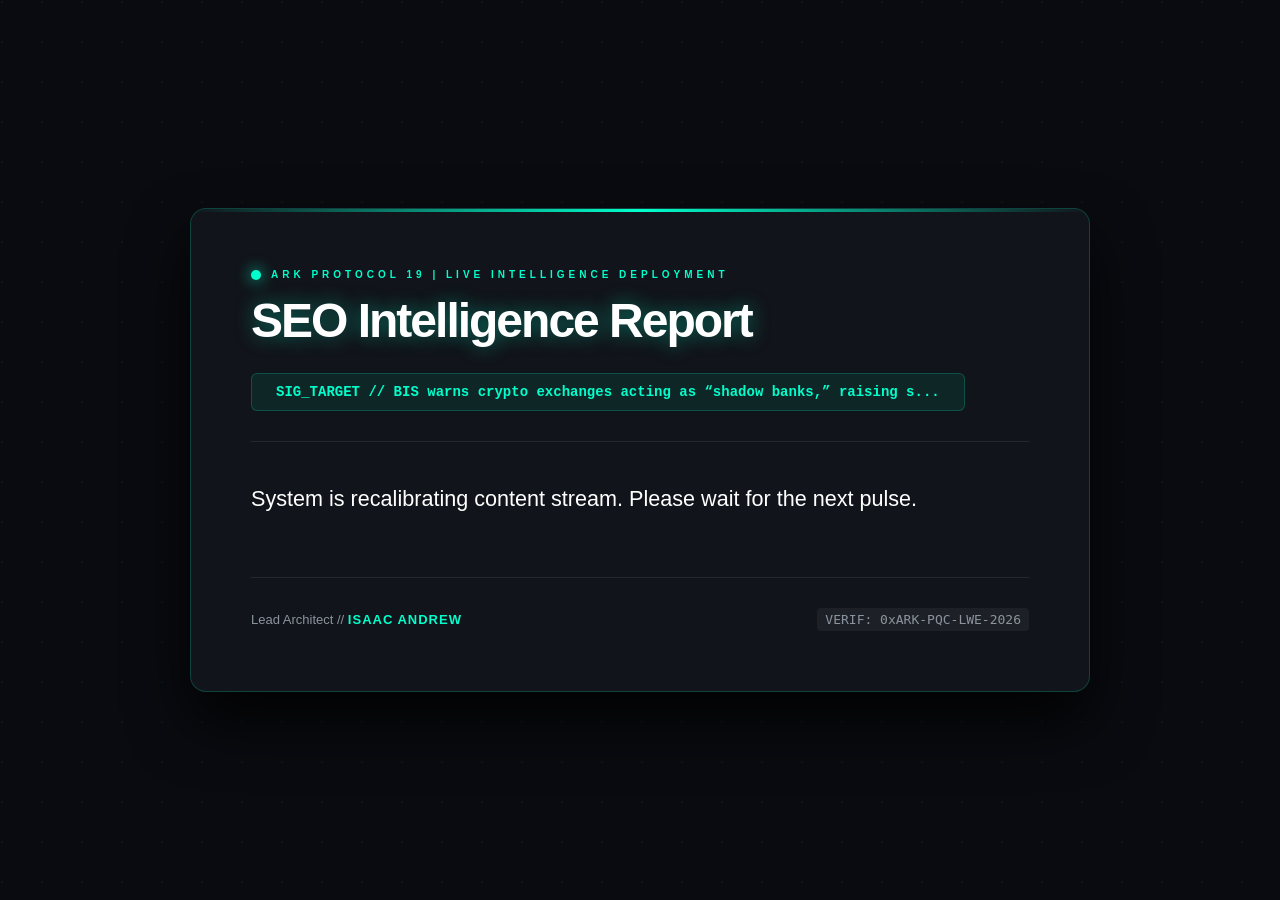
==== index.html @ 4100af73 "deploy: 2fc041d7b90ebfe8bfc1fbc5ae2b18e955cf3ee9" ====
<!DOCTYPE html>
<html lang="en">
<head>
    <meta charset="UTF-8">
    <meta name="viewport" content="width=device-width, initial-scale=1.0">
    <title>Ark Systems | SEO Pulse Engine</title>
    <style>
        :root {
            --primary: #00ffcc; 
            --bg: #0a0b10;
            --surface: #11141a;
            --text: #e6edf3;
            --dim: #8b949e;
            --accent: #0088ff;
            --border: rgba(0, 255, 204, 0.2);
        }

        * {
            box-sizing: border-box;
            -webkit-font-smoothing: antialiased;
        }

        body {
            font-family: 'Inter', 'Segoe UI', Roboto, Helvetica, Arial, sans-serif;
            background-color: var(--bg);
            background-image: 
                radial-gradient(circle at 2px 2px, rgba(0, 255, 204, 0.05) 1px, transparent 0);
            background-size: 40px 40px;
            color: var(--text);
            margin: 0;
            display: flex;
            justify-content: center;
            align-items: center;
            min-height: 100vh;
            padding: 20px;
        }

        .container {
            width: 100%;
            max-width: 900px;
            background: var(--surface);
            padding: 60px;
            border-radius: 16px;
            box-shadow: 0 30px 60px rgba(0,0,0,0.8);
            border: 1px solid var(--border);
            position: relative;
            overflow: hidden;
            backdrop-filter: blur(10px);
        }

        /* Top Scanning Line */
        .container::before {
            content: "";
            position: absolute;
            top: 0;
            left: 0;
            width: 100%;
            height: 3px;
            background: linear-gradient(90deg, transparent, var(--primary), transparent);
            animation: scan 4s cubic-bezier(0.4, 0, 0.2, 1) infinite;
        }

        @keyframes scan {
            0% { transform: translateX(-100%); }
            100% { transform: translateX(100%); }
        }

        header {
            border-bottom: 1px solid rgba(139, 148, 158, 0.15);
            padding-bottom: 30px;
            margin-bottom: 40px;
        }

        .system-status {
            font-size: 10px;
            text-transform: uppercase;
            color: var(--primary);
            letter-spacing: 4px;
            font-weight: 900;
            display: flex;
            align-items: center;
            gap: 10px;
            margin-bottom: 15px;
        }

        .pulse-dot {
            width: 10px;
            height: 10px;
            background: var(--primary);
            border-radius: 50%;
            box-shadow: 0 0 15px var(--primary);
            animation: pulse 2s infinite;
        }

        @keyframes pulse {
            0% { transform: scale(1); opacity: 1; }
            50% { transform: scale(1.4); opacity: 0.4; }
            100% { transform: scale(1); opacity: 1; }
        }

        h1 {
            font-size: 3rem;
            margin: 0;
            color: #fff;
            font-weight: 800;
            letter-spacing: -2px;
            line-height: 1.1;
        }

        .keyword-badge {
            display: inline-flex;
            align-items: center;
            background: rgba(0, 255, 204, 0.08);
            color: var(--primary);
            padding: 10px 24px;
            border-radius: 6px;
            font-size: 14px;
            font-family: 'Fira Code', 'Courier New', monospace;
            border: 1px solid var(--border);
            margin-top: 25px;
            font-weight: 600;
        }

        .content {
            line-height: 1.85;
            font-size: 1.2rem;
            color: #cbd5e0;
            animation: fadeIn 1s ease-out;
        }

        @keyframes fadeIn {
            from { opacity: 0; transform: translateY(10px); }
            to { opacity: 1; transform: translateY(0); }
        }

        /* تحسين شكل الفقرات القادمة من الكود */
        .content p {
            margin-bottom: 30px;
            text-align: left;
        }

        .content p:first-of-type {
            font-size: 1.35rem;
            color: #fff;
            font-weight: 500;
            line-height: 1.6;
        }

        footer {
            margin-top: 60px;
            padding-top: 30px;
            border-top: 1px solid rgba(139, 148, 158, 0.15);
            font-size: 13px;
            color: var(--dim);
            display: flex;
            justify-content: space-between;
            align-items: center;
        }

        .signature {
            color: var(--primary);
            font-weight: 700;
            text-transform: uppercase;
            letter-spacing: 1px;
        }

        .verify-code {
            font-family: monospace;
            background: rgba(255,255,255,0.05);
            padding: 4px 8px;
            border-radius: 4px;
        }

        .glow-effect {
            text-shadow: 0 0 20px rgba(0, 255, 204, 0.4);
        }

        /* Responsive */
        @media (max-width: 768px) {
            .container { padding: 30px; }
            h1 { font-size: 2.2rem; }
            .content { font-size: 1.1rem; }
            footer { flex-direction: column; gap: 15px; text-align: center; }
        }
    </style>
</head>
<body>
    <div class="container">
        <header>
            <div class="system-status">
                <span class="pulse-dot"></span>
                Ark Protocol 19 | Live Intelligence Deployment
            </div>
            <h1 class="glow-effect">SEO Intelligence Report</h1>
            <div class="keyword-badge">SIG_TARGET // BIS warns crypto exchanges acting as “shadow banks,” raising s...</div>
        </header>

        <main class="content">
            <p>System is recalibrating content stream. Please wait for the next pulse.</p>
        </main>

        <footer>
            <div>Lead Architect // <span class="signature">Isaac Andrew</span></div>
            <div class="verify-code">VERIF: 0xARK-PQC-LWE-2026</div>
        </footer>
    </div>
</body>
</html>
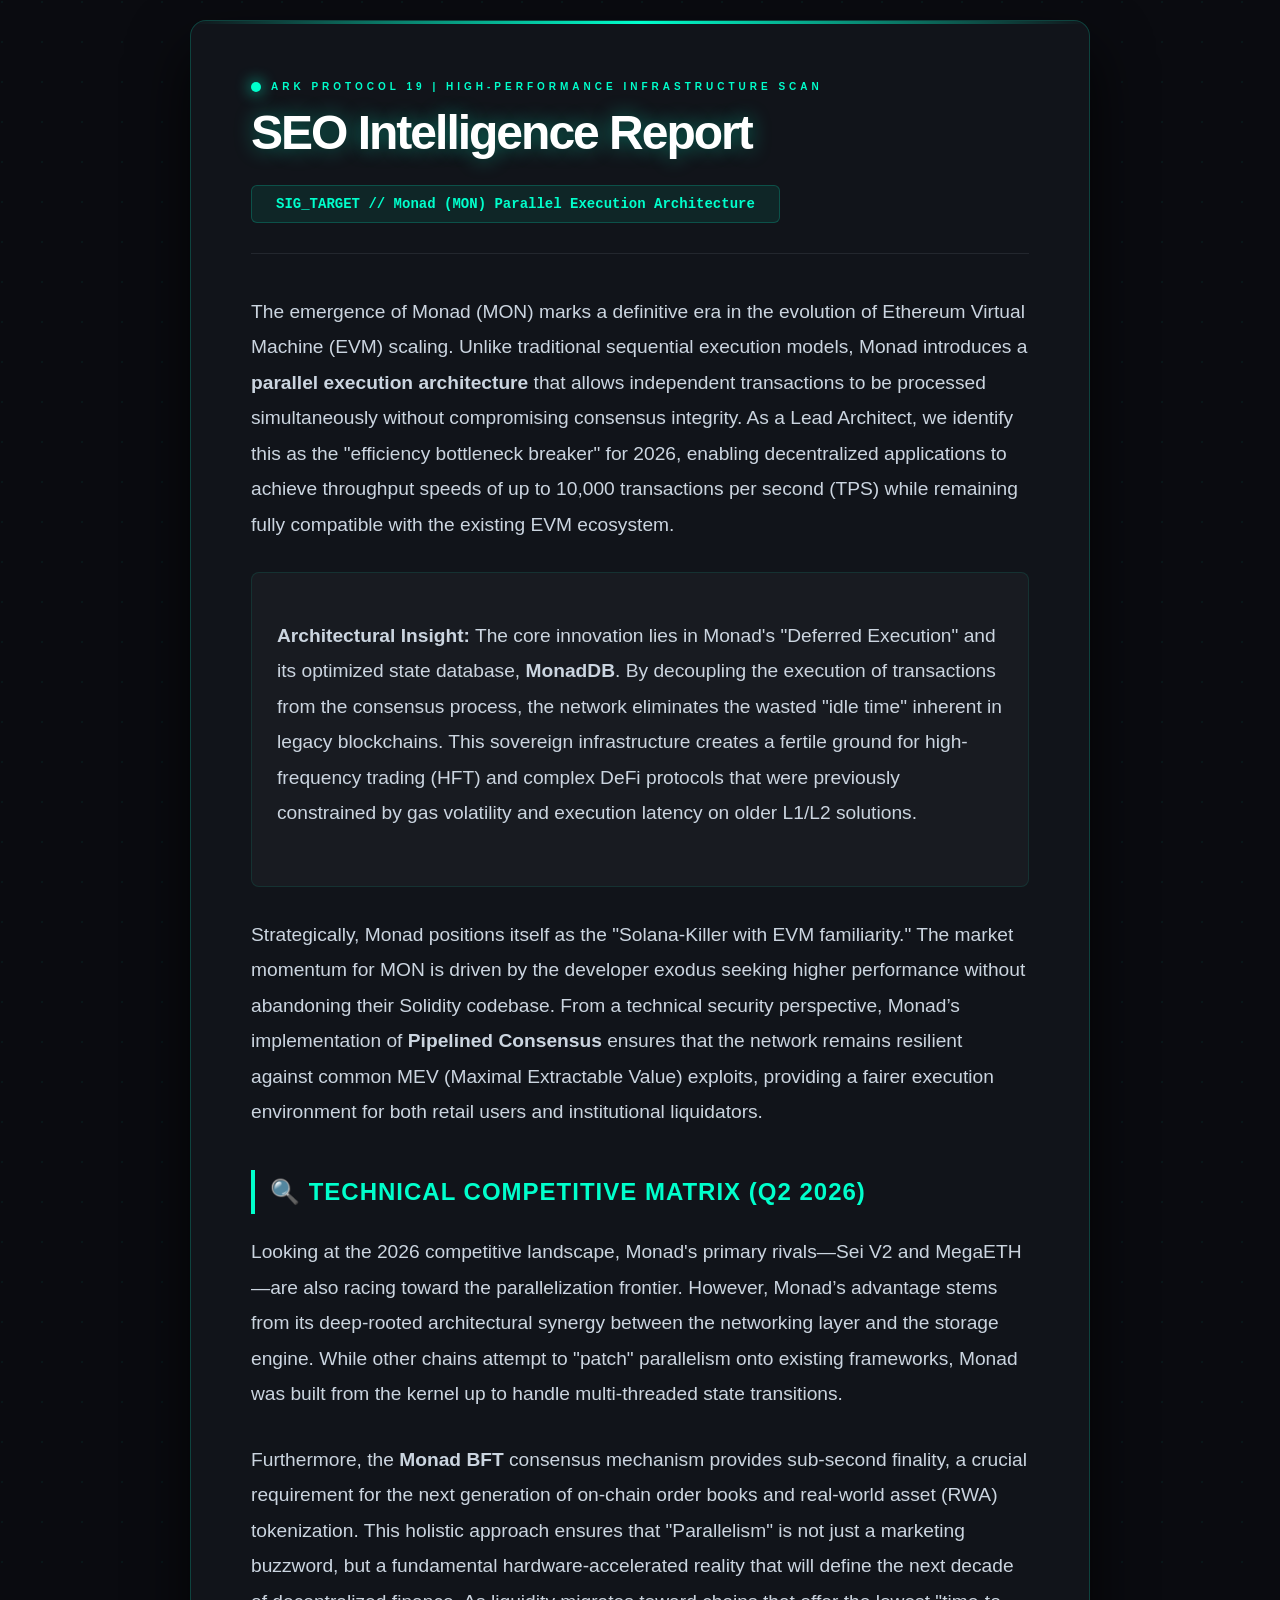
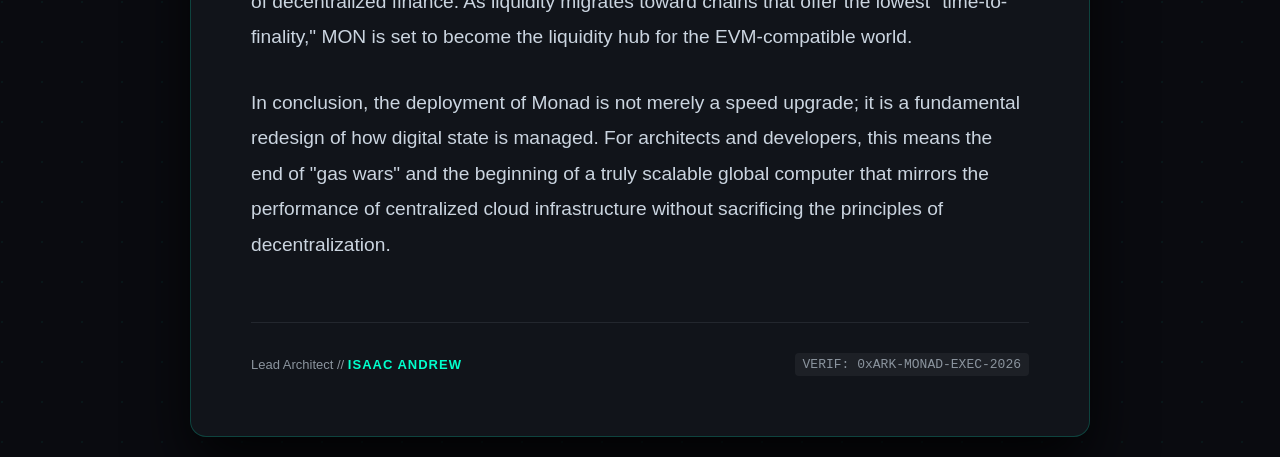
==== commit 5ae7a745: "Revise index.html for Monad insights and styling Updated content and styling for the SEO Intelligenc" ====
--- a/index.html
+++ b/index.html
@@ -48,7 +48,6 @@
             backdrop-filter: blur(10px);
         }
 
-        /* Top Scanning Line */
         .container::before {
             content: "";
             position: absolute;
@@ -126,6 +125,7 @@
             font-size: 1.2rem;
             color: #cbd5e0;
             animation: fadeIn 1s ease-out;
+            text-align: left;
         }
 
         @keyframes fadeIn {
@@ -133,17 +133,26 @@
             to { opacity: 1; transform: translateY(0); }
         }
 
-        /* تحسين شكل الفقرات القادمة من الكود */
         .content p {
             margin-bottom: 30px;
-            text-align: left;
-        }
-
-        .content p:first-of-type {
-            font-size: 1.35rem;
-            color: #fff;
-            font-weight: 500;
-            line-height: 1.6;
+        }
+
+        .content h2 {
+            color: var(--primary);
+            font-size: 1.5rem;
+            border-left: 4px solid var(--primary);
+            padding-left: 15px;
+            margin: 40px 0 20px 0;
+            text-transform: uppercase;
+            letter-spacing: 1px;
+        }
+
+        .tech-box {
+            background: rgba(255, 255, 255, 0.03);
+            border: 1px solid rgba(0, 255, 204, 0.1);
+            padding: 25px;
+            border-radius: 8px;
+            margin: 30px 0;
         }
 
         footer {
@@ -175,11 +184,9 @@
             text-shadow: 0 0 20px rgba(0, 255, 204, 0.4);
         }
 
-        /* Responsive */
         @media (max-width: 768px) {
             .container { padding: 30px; }
             h1 { font-size: 2.2rem; }
-            .content { font-size: 1.1rem; }
             footer { flex-direction: column; gap: 15px; text-align: center; }
         }
     </style>
@@ -189,19 +196,32 @@
         <header>
             <div class="system-status">
                 <span class="pulse-dot"></span>
-                Ark Protocol 19 | Live Intelligence Deployment
+                Ark Protocol 19 | High-Performance Infrastructure Scan
             </div>
             <h1 class="glow-effect">SEO Intelligence Report</h1>
-            <div class="keyword-badge">SIG_TARGET // BIS warns crypto exchanges acting as “shadow banks,” raising s...</div>
+            <div class="keyword-badge">SIG_TARGET // Monad (MON) Parallel Execution Architecture</div>
         </header>
 
         <main class="content">
-            <p>System is recalibrating content stream. Please wait for the next pulse.</p>
+            <p>The emergence of Monad (MON) marks a definitive era in the evolution of Ethereum Virtual Machine (EVM) scaling. Unlike traditional sequential execution models, Monad introduces a <strong>parallel execution architecture</strong> that allows independent transactions to be processed simultaneously without compromising consensus integrity. As a Lead Architect, we identify this as the "efficiency bottleneck breaker" for 2026, enabling decentralized applications to achieve throughput speeds of up to 10,000 transactions per second (TPS) while remaining fully compatible with the existing EVM ecosystem.</p>
+
+            <div class="tech-box">
+                <p><strong>Architectural Insight:</strong> The core innovation lies in Monad's "Deferred Execution" and its optimized state database, <strong>MonadDB</strong>. By decoupling the execution of transactions from the consensus process, the network eliminates the wasted "idle time" inherent in legacy blockchains. This sovereign infrastructure creates a fertile ground for high-frequency trading (HFT) and complex DeFi protocols that were previously constrained by gas volatility and execution latency on older L1/L2 solutions.</p>
+            </div>
+
+            <p>Strategically, Monad positions itself as the "Solana-Killer with EVM familiarity." The market momentum for MON is driven by the developer exodus seeking higher performance without abandoning their Solidity codebase. From a technical security perspective, Monad’s implementation of <strong>Pipelined Consensus</strong> ensures that the network remains resilient against common MEV (Maximal Extractable Value) exploits, providing a fairer execution environment for both retail users and institutional liquidators.</p>
+
+            <h2>🔍 Technical Competitive Matrix (Q2 2026)</h2>
+            <p>Looking at the 2026 competitive landscape, Monad's primary rivals—Sei V2 and MegaETH—are also racing toward the parallelization frontier. However, Monad’s advantage stems from its deep-rooted architectural synergy between the networking layer and the storage engine. While other chains attempt to "patch" parallelism onto existing frameworks, Monad was built from the kernel up to handle multi-threaded state transitions.</p>
+            
+            <p>Furthermore, the <strong>Monad BFT</strong> consensus mechanism provides sub-second finality, a crucial requirement for the next generation of on-chain order books and real-world asset (RWA) tokenization. This holistic approach ensures that "Parallelism" is not just a marketing buzzword, but a fundamental hardware-accelerated reality that will define the next decade of decentralized finance. As liquidity migrates toward chains that offer the lowest "time-to-finality," MON is set to become the liquidity hub for the EVM-compatible world.</p>
+
+            <p>In conclusion, the deployment of Monad is not merely a speed upgrade; it is a fundamental redesign of how digital state is managed. For architects and developers, this means the end of "gas wars" and the beginning of a truly scalable global computer that mirrors the performance of centralized cloud infrastructure without sacrificing the principles of decentralization.</p>
         </main>
 
         <footer>
             <div>Lead Architect // <span class="signature">Isaac Andrew</span></div>
-            <div class="verify-code">VERIF: 0xARK-PQC-LWE-2026</div>
+            <div class="verify-code">VERIF: 0xARK-MONAD-EXEC-2026</div>
         </footer>
     </div>
 </body>
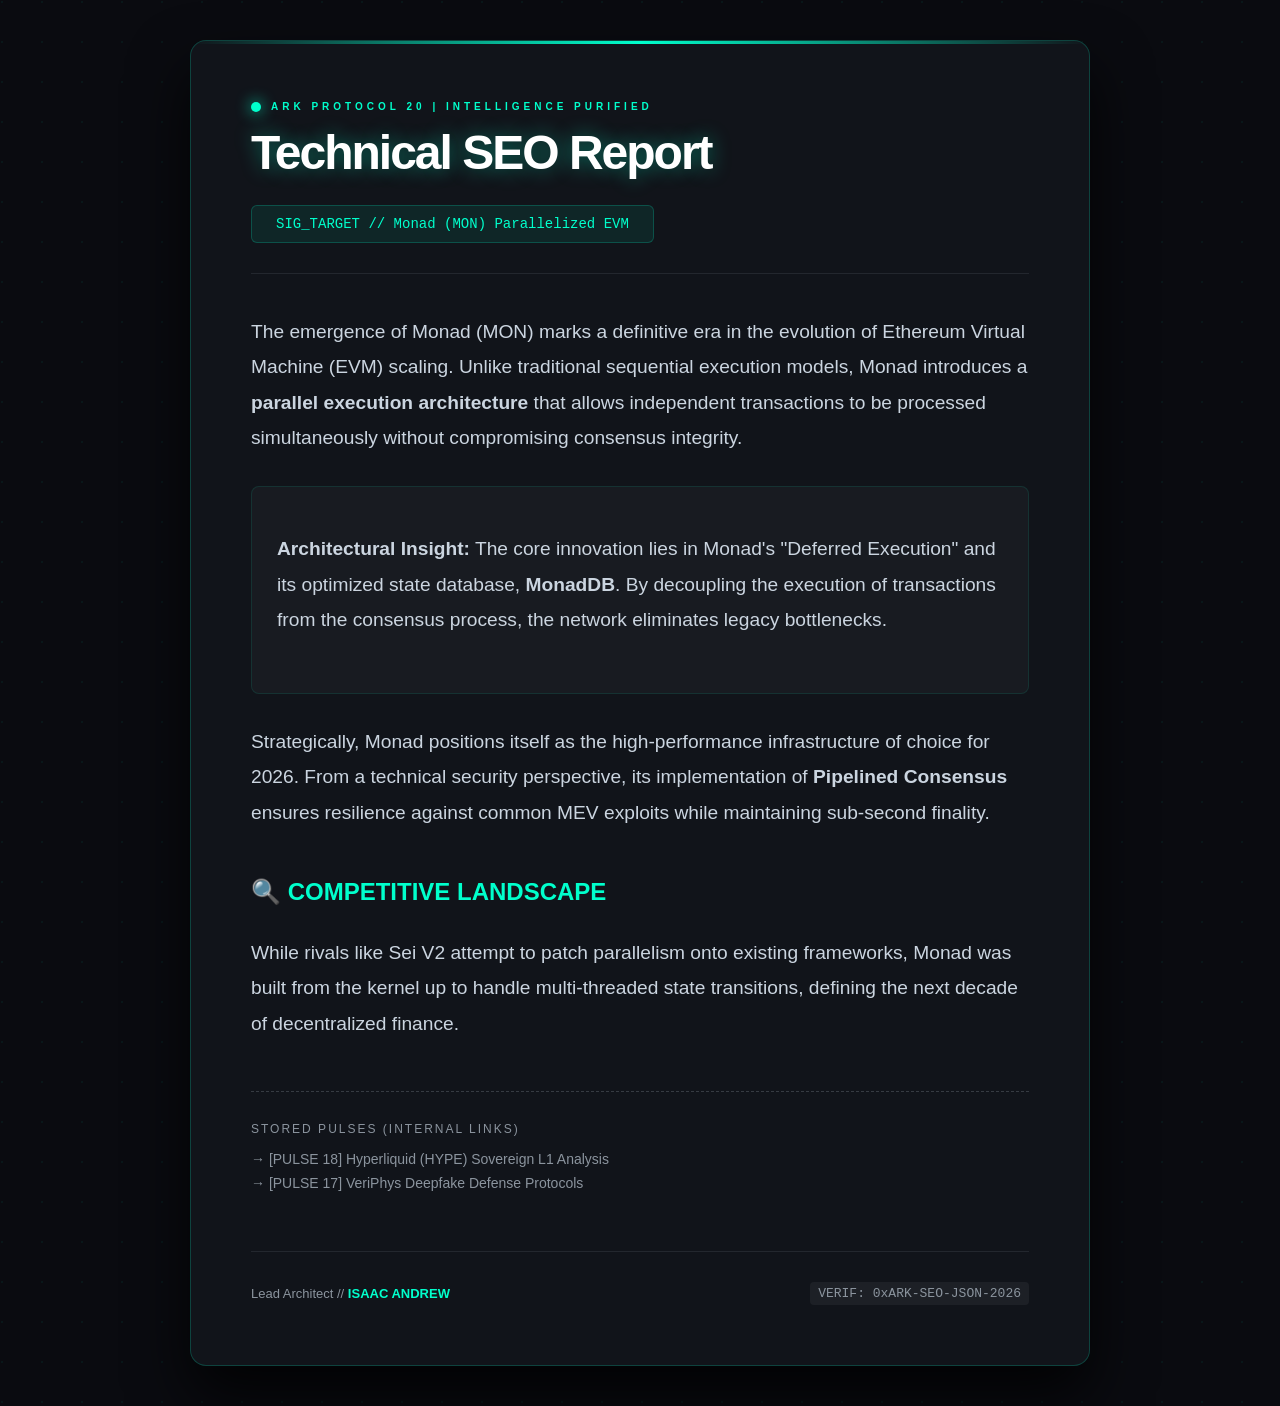
==== commit f4463c84: "Revise index.html for SEO and content updates Updated the title and meta tags for SEO optimization, " ====
--- a/index.html
+++ b/index.html
@@ -3,7 +3,30 @@
 <head>
     <meta charset="UTF-8">
     <meta name="viewport" content="width=device-width, initial-scale=1.0">
-    <title>Ark Systems | SEO Pulse Engine</title>
+    
+    <title>Ark Systems | Monad (MON) Technical SEO Pulse</title>
+    <meta name="description" content="Technical analysis of Monad (MON) parallel execution architecture and EVM scaling performance. Authored by Lead Architect Isaac Andrew.">
+    <meta name="keywords" content="Monad, MON, Parallel Execution, EVM Scaling, Crypto Infrastructure, Isaac Andrew, Ark Protocol">
+    
+    <script type="application/ld+json">
+    {
+      "@context": "https://schema.org",
+      "@type": "TechnicalArticle",
+      "headline": "Monad (MON) Parallel Execution Architecture Analysis",
+      "description": "A deep dive into Monad's high-throughput execution environment and its impact on the 2026 DeFi landscape.",
+      "author": {
+        "@type": "Person",
+        "name": "Isaac Andrew",
+        "jobTitle": "Lead Architect"
+      },
+      "publisher": {
+        "@type": "Organization",
+        "name": "Ark Systems"
+      },
+      "datePublished": "2026-04-27"
+    }
+    </script>
+
     <style>
         :root {
             --primary: #00ffcc; 
@@ -15,16 +38,12 @@
             --border: rgba(0, 255, 204, 0.2);
         }
 
-        * {
-            box-sizing: border-box;
-            -webkit-font-smoothing: antialiased;
-        }
+        * { box-sizing: border-box; -webkit-font-smoothing: antialiased; }
 
         body {
-            font-family: 'Inter', 'Segoe UI', Roboto, Helvetica, Arial, sans-serif;
+            font-family: 'Inter', sans-serif;
             background-color: var(--bg);
-            background-image: 
-                radial-gradient(circle at 2px 2px, rgba(0, 255, 204, 0.05) 1px, transparent 0);
+            background-image: radial-gradient(circle at 2px 2px, rgba(0, 255, 204, 0.05) 1px, transparent 0);
             background-size: 40px 40px;
             color: var(--text);
             margin: 0;
@@ -32,7 +51,7 @@
             justify-content: center;
             align-items: center;
             min-height: 100vh;
-            padding: 20px;
+            padding: 40px 20px;
         }
 
         .container {
@@ -83,8 +102,7 @@
         }
 
         .pulse-dot {
-            width: 10px;
-            height: 10px;
+            width: 10px; height: 10px;
             background: var(--primary);
             border-radius: 50%;
             box-shadow: 0 0 15px var(--primary);
@@ -97,14 +115,7 @@
             100% { transform: scale(1); opacity: 1; }
         }
 
-        h1 {
-            font-size: 3rem;
-            margin: 0;
-            color: #fff;
-            font-weight: 800;
-            letter-spacing: -2px;
-            line-height: 1.1;
-        }
+        h1 { font-size: 3rem; margin: 0; color: #fff; font-weight: 800; letter-spacing: -2px; line-height: 1.1; }
 
         .keyword-badge {
             display: inline-flex;
@@ -114,38 +125,14 @@
             padding: 10px 24px;
             border-radius: 6px;
             font-size: 14px;
-            font-family: 'Fira Code', 'Courier New', monospace;
+            font-family: monospace;
             border: 1px solid var(--border);
             margin-top: 25px;
-            font-weight: 600;
-        }
-
-        .content {
-            line-height: 1.85;
-            font-size: 1.2rem;
-            color: #cbd5e0;
-            animation: fadeIn 1s ease-out;
-            text-align: left;
-        }
-
-        @keyframes fadeIn {
-            from { opacity: 0; transform: translateY(10px); }
-            to { opacity: 1; transform: translateY(0); }
-        }
-
-        .content p {
-            margin-bottom: 30px;
-        }
-
-        .content h2 {
-            color: var(--primary);
-            font-size: 1.5rem;
-            border-left: 4px solid var(--primary);
-            padding-left: 15px;
-            margin: 40px 0 20px 0;
-            text-transform: uppercase;
-            letter-spacing: 1px;
-        }
+        }
+
+        .content { line-height: 1.85; font-size: 1.2rem; color: #cbd5e0; text-align: left; }
+        .content p { margin-bottom: 30px; }
+        .content h2 { color: var(--primary); font-size: 1.5rem; margin: 40px 0 20px 0; text-transform: uppercase; }
 
         .tech-box {
             background: rgba(255, 255, 255, 0.03);
@@ -154,6 +141,26 @@
             border-radius: 8px;
             margin: 30px 0;
         }
+
+        /* Previous Pulses Section */
+        .history-section {
+            margin-top: 50px;
+            padding-top: 30px;
+            border-top: 1px dashed rgba(139, 148, 158, 0.3);
+        }
+
+        .history-title { font-size: 12px; text-transform: uppercase; color: var(--dim); letter-spacing: 2px; margin-bottom: 15px; }
+        
+        .pulse-link {
+            display: block;
+            color: var(--dim);
+            text-decoration: none;
+            font-size: 14px;
+            margin-bottom: 8px;
+            transition: 0.3s;
+        }
+
+        .pulse-link:hover { color: var(--primary); padding-left: 5px; }
 
         footer {
             margin-top: 60px;
@@ -166,28 +173,14 @@
             align-items: center;
         }
 
-        .signature {
-            color: var(--primary);
-            font-weight: 700;
-            text-transform: uppercase;
-            letter-spacing: 1px;
-        }
-
-        .verify-code {
-            font-family: monospace;
-            background: rgba(255,255,255,0.05);
-            padding: 4px 8px;
-            border-radius: 4px;
-        }
-
-        .glow-effect {
-            text-shadow: 0 0 20px rgba(0, 255, 204, 0.4);
-        }
+        .signature { color: var(--primary); font-weight: 700; text-transform: uppercase; }
+        .verify-code { font-family: monospace; background: rgba(255,255,255,0.05); padding: 4px 8px; border-radius: 4px; }
+        .glow-effect { text-shadow: 0 0 20px rgba(0, 255, 204, 0.4); }
 
         @media (max-width: 768px) {
             .container { padding: 30px; }
             h1 { font-size: 2.2rem; }
-            footer { flex-direction: column; gap: 15px; text-align: center; }
+            footer { flex-direction: column; gap: 15px; }
         }
     </style>
 </head>
@@ -196,32 +189,34 @@
         <header>
             <div class="system-status">
                 <span class="pulse-dot"></span>
-                Ark Protocol 19 | High-Performance Infrastructure Scan
+                Ark Protocol 20 | Intelligence Purified
             </div>
-            <h1 class="glow-effect">SEO Intelligence Report</h1>
-            <div class="keyword-badge">SIG_TARGET // Monad (MON) Parallel Execution Architecture</div>
+            <h1 class="glow-effect">Technical SEO Report</h1>
+            <div class="keyword-badge">SIG_TARGET // Monad (MON) Parallelized EVM</div>
         </header>
 
         <main class="content">
-            <p>The emergence of Monad (MON) marks a definitive era in the evolution of Ethereum Virtual Machine (EVM) scaling. Unlike traditional sequential execution models, Monad introduces a <strong>parallel execution architecture</strong> that allows independent transactions to be processed simultaneously without compromising consensus integrity. As a Lead Architect, we identify this as the "efficiency bottleneck breaker" for 2026, enabling decentralized applications to achieve throughput speeds of up to 10,000 transactions per second (TPS) while remaining fully compatible with the existing EVM ecosystem.</p>
+            <p>The emergence of Monad (MON) marks a definitive era in the evolution of Ethereum Virtual Machine (EVM) scaling. Unlike traditional sequential execution models, Monad introduces a <strong>parallel execution architecture</strong> that allows independent transactions to be processed simultaneously without compromising consensus integrity.</p>
 
             <div class="tech-box">
-                <p><strong>Architectural Insight:</strong> The core innovation lies in Monad's "Deferred Execution" and its optimized state database, <strong>MonadDB</strong>. By decoupling the execution of transactions from the consensus process, the network eliminates the wasted "idle time" inherent in legacy blockchains. This sovereign infrastructure creates a fertile ground for high-frequency trading (HFT) and complex DeFi protocols that were previously constrained by gas volatility and execution latency on older L1/L2 solutions.</p>
+                <p><strong>Architectural Insight:</strong> The core innovation lies in Monad's "Deferred Execution" and its optimized state database, <strong>MonadDB</strong>. By decoupling the execution of transactions from the consensus process, the network eliminates legacy bottlenecks.</p>
             </div>
 
-            <p>Strategically, Monad positions itself as the "Solana-Killer with EVM familiarity." The market momentum for MON is driven by the developer exodus seeking higher performance without abandoning their Solidity codebase. From a technical security perspective, Monad’s implementation of <strong>Pipelined Consensus</strong> ensures that the network remains resilient against common MEV (Maximal Extractable Value) exploits, providing a fairer execution environment for both retail users and institutional liquidators.</p>
-
-            <h2>🔍 Technical Competitive Matrix (Q2 2026)</h2>
-            <p>Looking at the 2026 competitive landscape, Monad's primary rivals—Sei V2 and MegaETH—are also racing toward the parallelization frontier. However, Monad’s advantage stems from its deep-rooted architectural synergy between the networking layer and the storage engine. While other chains attempt to "patch" parallelism onto existing frameworks, Monad was built from the kernel up to handle multi-threaded state transitions.</p>
-            
-            <p>Furthermore, the <strong>Monad BFT</strong> consensus mechanism provides sub-second finality, a crucial requirement for the next generation of on-chain order books and real-world asset (RWA) tokenization. This holistic approach ensures that "Parallelism" is not just a marketing buzzword, but a fundamental hardware-accelerated reality that will define the next decade of decentralized finance. As liquidity migrates toward chains that offer the lowest "time-to-finality," MON is set to become the liquidity hub for the EVM-compatible world.</p>
-
-            <p>In conclusion, the deployment of Monad is not merely a speed upgrade; it is a fundamental redesign of how digital state is managed. For architects and developers, this means the end of "gas wars" and the beginning of a truly scalable global computer that mirrors the performance of centralized cloud infrastructure without sacrificing the principles of decentralization.</p>
+            <p>Strategically, Monad positions itself as the high-performance infrastructure of choice for 2026. From a technical security perspective, its implementation of <strong>Pipelined Consensus</strong> ensures resilience against common MEV exploits while maintaining sub-second finality.</p>
+
+            <h2>🔍 Competitive Landscape</h2>
+            <p>While rivals like Sei V2 attempt to patch parallelism onto existing frameworks, Monad was built from the kernel up to handle multi-threaded state transitions, defining the next decade of decentralized finance.</p>
         </main>
+
+        <section class="history-section">
+            <div class="history-title">Stored Pulses (Internal Links)</div>
+            <a href="#" class="pulse-link">→ [PULSE 18] Hyperliquid (HYPE) Sovereign L1 Analysis</a>
+            <a href="#" class="pulse-link">→ [PULSE 17] VeriPhys Deepfake Defense Protocols</a>
+        </section>
 
         <footer>
             <div>Lead Architect // <span class="signature">Isaac Andrew</span></div>
-            <div class="verify-code">VERIF: 0xARK-MONAD-EXEC-2026</div>
+            <div class="verify-code">VERIF: 0xARK-SEO-JSON-2026</div>
         </footer>
     </div>
 </body>
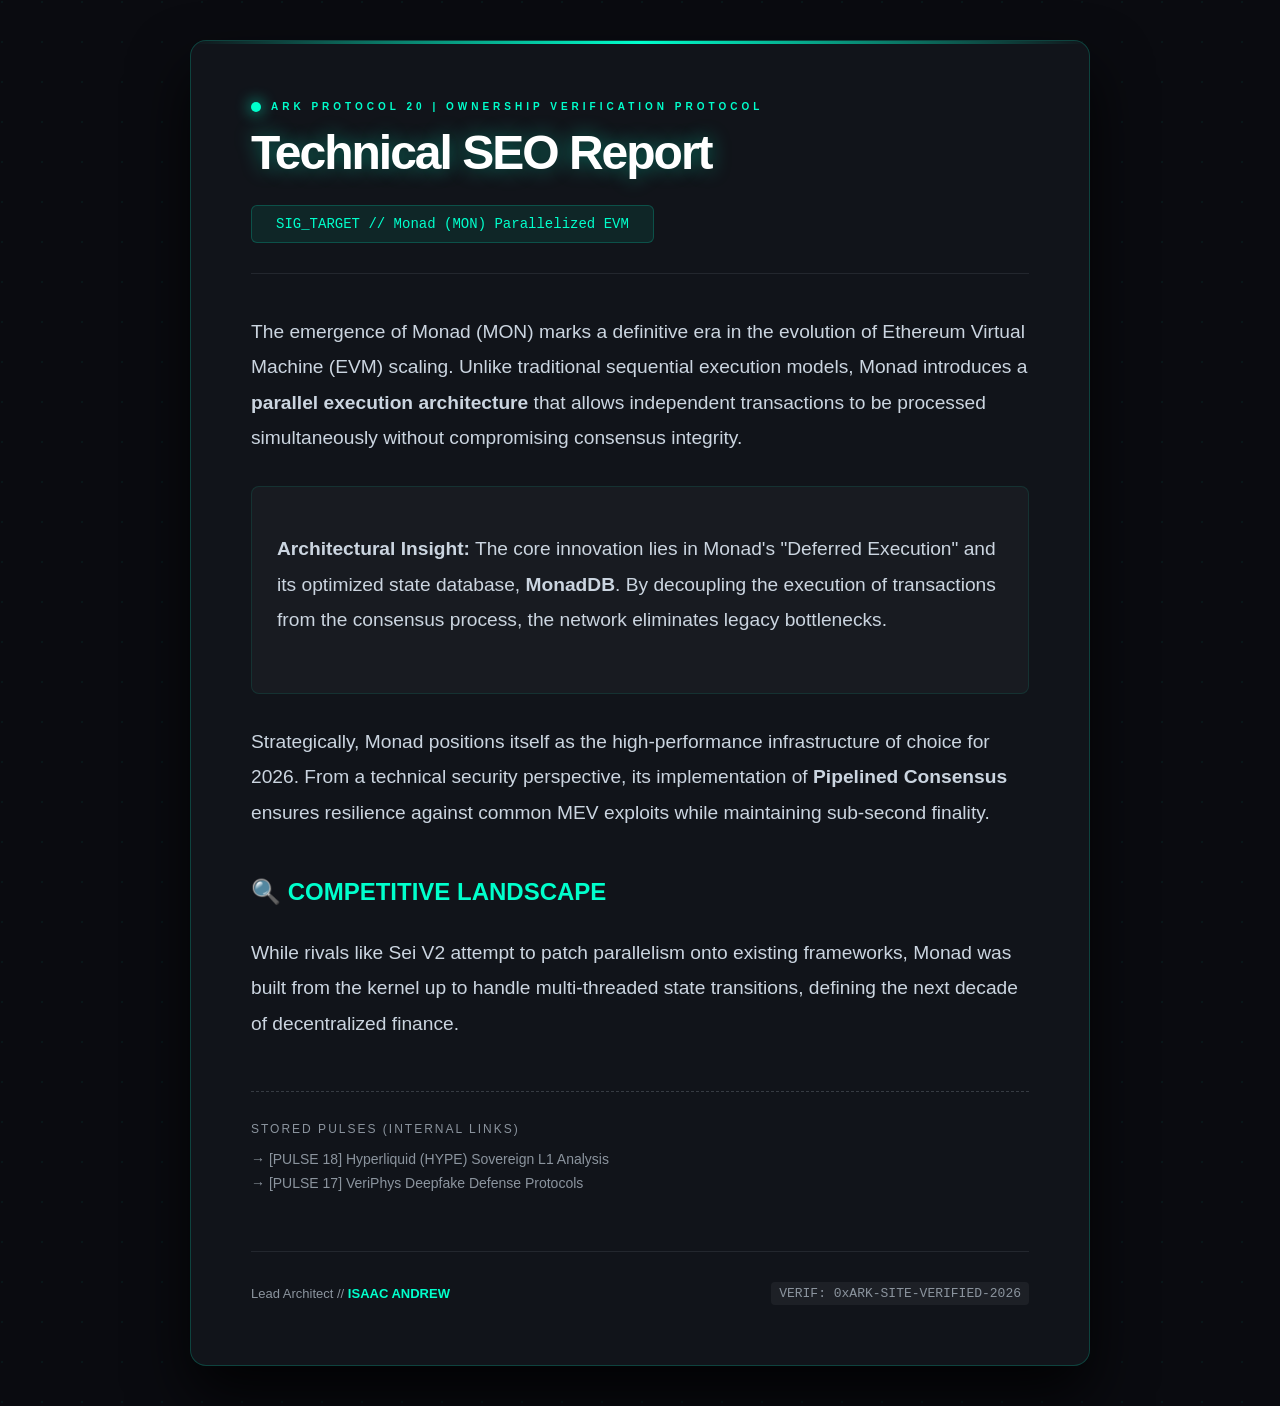
==== commit 6bd0b5d0: "Update index.html" ====
--- a/index.html
+++ b/index.html
@@ -4,6 +4,8 @@
     <meta charset="UTF-8">
     <meta name="viewport" content="width=device-width, initial-scale=1.0">
     
+    <meta name="google-site-verification" content="sRgdKfxGDM3XPBwXpRXuSmuF0cjkscSLJQli3pRH1GQ" />
+
     <title>Ark Systems | Monad (MON) Technical SEO Pulse</title>
     <meta name="description" content="Technical analysis of Monad (MON) parallel execution architecture and EVM scaling performance. Authored by Lead Architect Isaac Andrew.">
     <meta name="keywords" content="Monad, MON, Parallel Execution, EVM Scaling, Crypto Infrastructure, Isaac Andrew, Ark Protocol">
@@ -41,7 +43,7 @@
         * { box-sizing: border-box; -webkit-font-smoothing: antialiased; }
 
         body {
-            font-family: 'Inter', sans-serif;
+            font-family: 'Inter', 'Segoe UI', sans-serif;
             background-color: var(--bg);
             background-image: radial-gradient(circle at 2px 2px, rgba(0, 255, 204, 0.05) 1px, transparent 0);
             background-size: 40px 40px;
@@ -142,7 +144,6 @@
             margin: 30px 0;
         }
 
-        /* Previous Pulses Section */
         .history-section {
             margin-top: 50px;
             padding-top: 30px;
@@ -189,7 +190,7 @@
         <header>
             <div class="system-status">
                 <span class="pulse-dot"></span>
-                Ark Protocol 20 | Intelligence Purified
+                Ark Protocol 20 | Ownership Verification Protocol
             </div>
             <h1 class="glow-effect">Technical SEO Report</h1>
             <div class="keyword-badge">SIG_TARGET // Monad (MON) Parallelized EVM</div>
@@ -216,7 +217,7 @@
 
         <footer>
             <div>Lead Architect // <span class="signature">Isaac Andrew</span></div>
-            <div class="verify-code">VERIF: 0xARK-SEO-JSON-2026</div>
+            <div class="verify-code">VERIF: 0xARK-SITE-VERIFIED-2026</div>
         </footer>
     </div>
 </body>
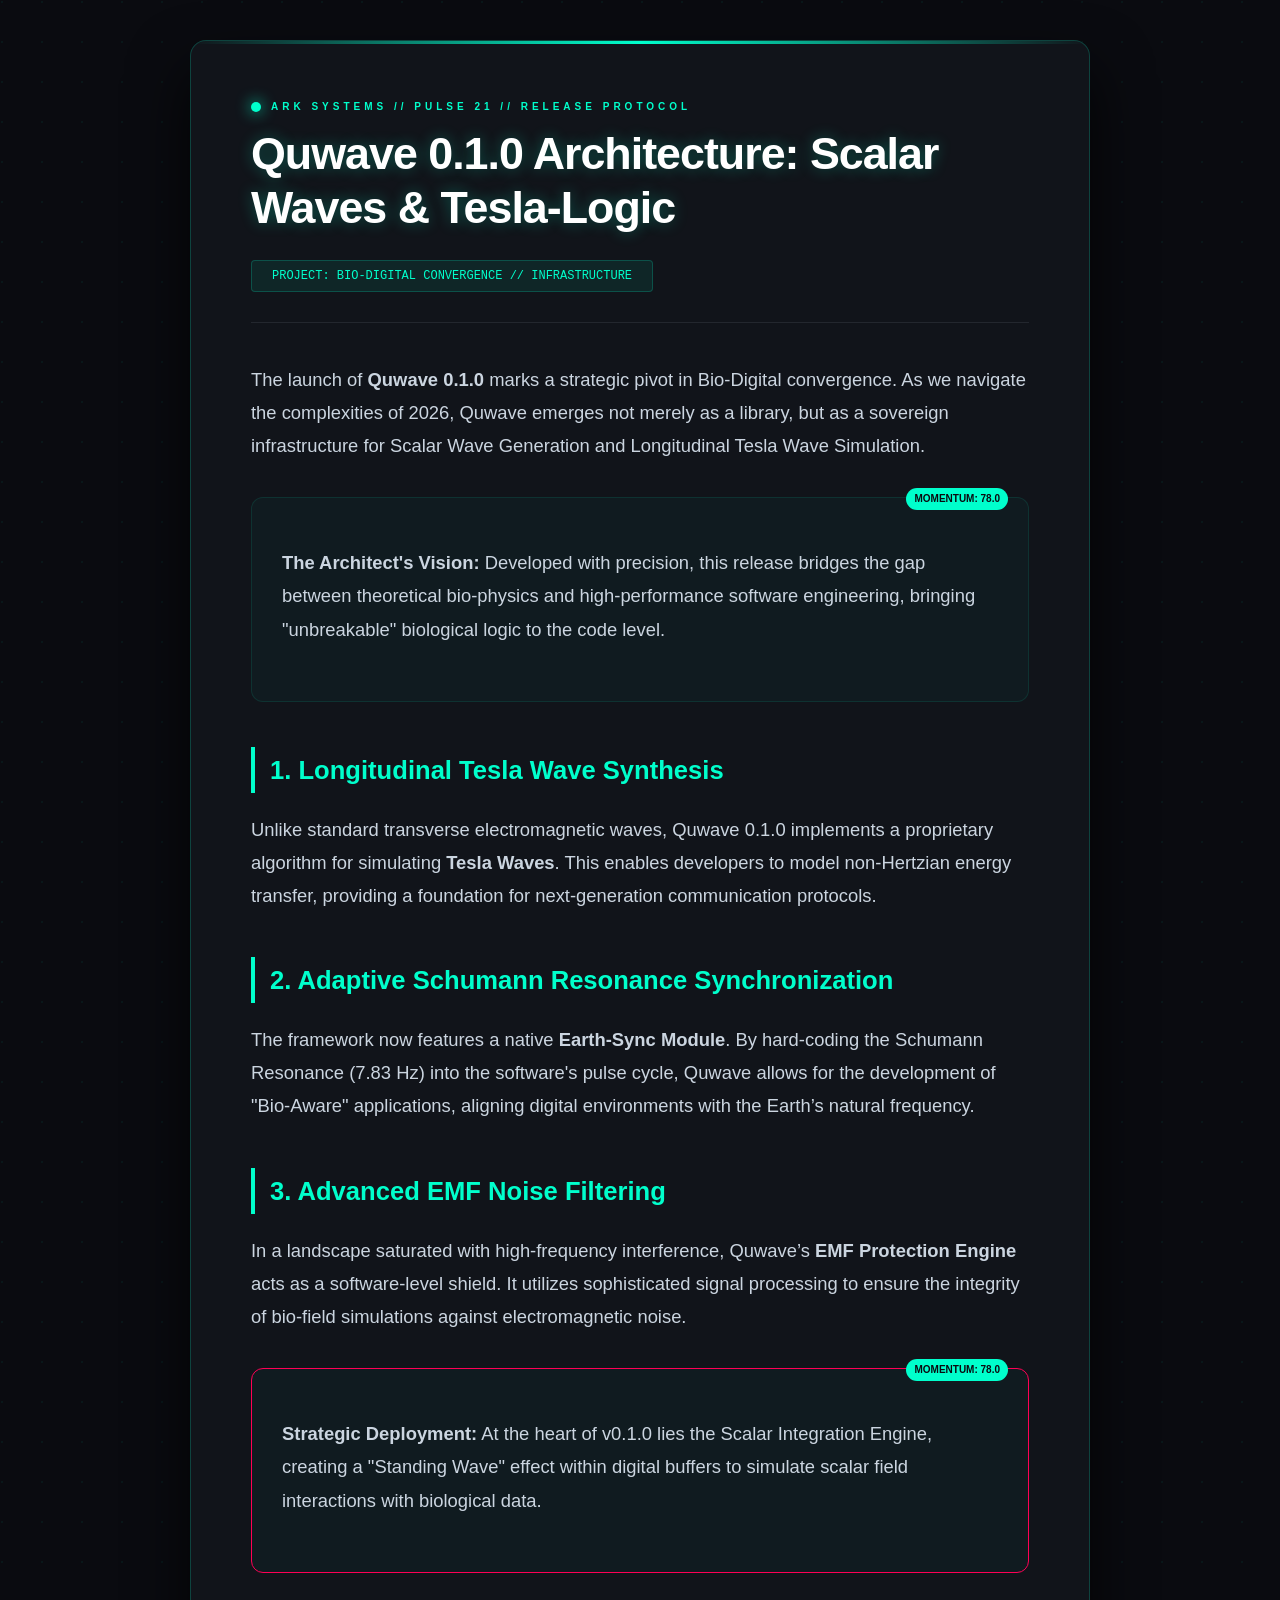
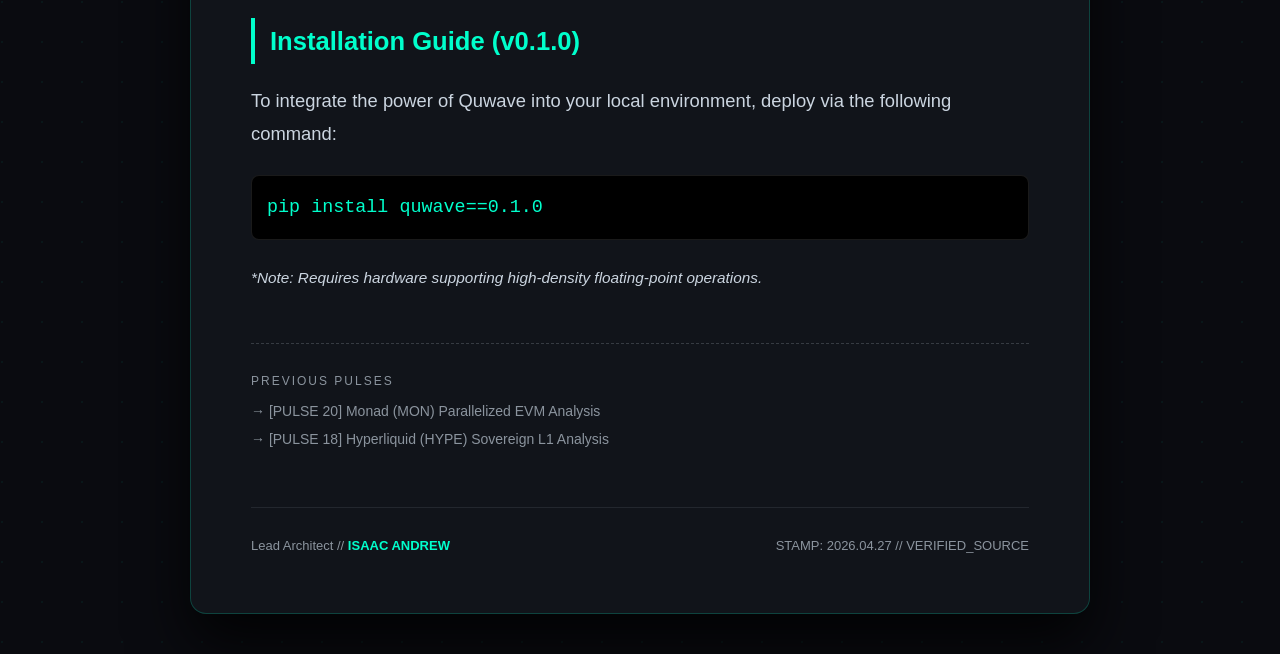
==== commit b6b051cb: "Update index.html" ====
--- a/index.html
+++ b/index.html
@@ -4,28 +4,35 @@
     <meta charset="UTF-8">
     <meta name="viewport" content="width=device-width, initial-scale=1.0">
     
-    <meta name="google-site-verification" content="sRgdKfxGDM3XPBwXpRXuSmuF0cjkscSLJQli3pRH1GQ" />
-
-    <title>Ark Systems | Monad (MON) Technical SEO Pulse</title>
-    <meta name="description" content="Technical analysis of Monad (MON) parallel execution architecture and EVM scaling performance. Authored by Lead Architect Isaac Andrew.">
-    <meta name="keywords" content="Monad, MON, Parallel Execution, EVM Scaling, Crypto Infrastructure, Isaac Andrew, Ark Protocol">
+    <meta name="google-site-verification" content="bFFL1v5UV4jq7AaGxsNXgGcElY2T2D9jchR-LNJZssk" />
+
+    <title>Quwave 0.1.0 Guide: Scalar Waves & Tesla Tech Revolution (2026)</title>
+    <meta name="description" content="Unleash the power of Quwave 0.1.0. The leading 2026 open-source library for Scalar Wave simulation, Tesla Wave modeling, and digital EMF protection. Authored by Isaac Andrew.">
+    <meta name="keywords" content="Quwave 0.1.0, Scalar Wave Simulation, Tesla Waves, Bio-Field Tech, Isaac Andrew, Ark Protocol, Schumann Resonance Software, EMF Protection">
     
     <script type="application/ld+json">
     {
       "@context": "https://schema.org",
       "@type": "TechnicalArticle",
-      "headline": "Monad (MON) Parallel Execution Architecture Analysis",
-      "description": "A deep dive into Monad's high-throughput execution environment and its impact on the 2026 DeFi landscape.",
+      "headline": "Quwave 0.1.0 Architecture: Scalar Waves and Tesla-Logic in 2026",
+      "description": "A strategic pivot in Bio-Digital convergence through Scalar Wave Generation and Longitudinal Tesla Wave Simulation.",
       "author": {
         "@type": "Person",
         "name": "Isaac Andrew",
-        "jobTitle": "Lead Architect"
+        "jobTitle": "Lead Architect",
+        "url": "https://ark-systems.net"
       },
       "publisher": {
         "@type": "Organization",
         "name": "Ark Systems"
       },
-      "datePublished": "2026-04-27"
+      "datePublished": "2026-04-27",
+      "softwareHelp": {
+        "@type": "SoftwareApplication",
+        "name": "Quwave",
+        "softwareVersion": "0.1.0",
+        "applicationCategory": "Bio-Physics Simulation"
+      }
     }
     </script>
 
@@ -36,7 +43,7 @@
             --surface: #11141a;
             --text: #e6edf3;
             --dim: #8b949e;
-            --accent: #0088ff;
+            --accent: #ff0055;
             --border: rgba(0, 255, 204, 0.2);
         }
 
@@ -117,31 +124,57 @@
             100% { transform: scale(1); opacity: 1; }
         }
 
-        h1 { font-size: 3rem; margin: 0; color: #fff; font-weight: 800; letter-spacing: -2px; line-height: 1.1; }
+        h1 { font-size: 2.8rem; margin: 0; color: #fff; font-weight: 800; letter-spacing: -1px; line-height: 1.2; }
 
         .keyword-badge {
             display: inline-flex;
             align-items: center;
             background: rgba(0, 255, 204, 0.08);
             color: var(--primary);
-            padding: 10px 24px;
-            border-radius: 6px;
-            font-size: 14px;
+            padding: 8px 20px;
+            border-radius: 4px;
+            font-size: 12px;
             font-family: monospace;
             border: 1px solid var(--border);
             margin-top: 25px;
-        }
-
-        .content { line-height: 1.85; font-size: 1.2rem; color: #cbd5e0; text-align: left; }
-        .content p { margin-bottom: 30px; }
-        .content h2 { color: var(--primary); font-size: 1.5rem; margin: 40px 0 20px 0; text-transform: uppercase; }
-
+            text-transform: uppercase;
+        }
+
+        .content { line-height: 1.8; font-size: 1.15rem; color: #cbd5e0; text-align: left; }
+        .content p { margin-bottom: 25px; }
+        .content h2 { color: var(--primary); font-size: 1.6rem; margin: 45px 0 20px 0; border-left: 4px solid var(--primary); padding-left: 15px; }
+        
         .tech-box {
-            background: rgba(255, 255, 255, 0.03);
+            background: rgba(0, 255, 204, 0.03);
             border: 1px solid rgba(0, 255, 204, 0.1);
-            padding: 25px;
+            padding: 30px;
+            border-radius: 12px;
+            margin: 35px 0;
+            position: relative;
+        }
+
+        .tech-box::after {
+            content: "MOMENTUM: 78.0";
+            position: absolute;
+            top: -10px;
+            right: 20px;
+            background: var(--primary);
+            color: var(--bg);
+            font-size: 10px;
+            font-weight: 900;
+            padding: 2px 8px;
+            border-radius: 20px;
+        }
+
+        code {
+            background: #000;
+            color: var(--primary);
+            padding: 15px;
+            display: block;
             border-radius: 8px;
-            margin: 30px 0;
+            font-family: 'Fira Code', monospace;
+            margin: 20px 0;
+            border: 1px solid rgba(255, 255, 255, 0.1);
         }
 
         .history-section {
@@ -157,11 +190,11 @@
             color: var(--dim);
             text-decoration: none;
             font-size: 14px;
-            margin-bottom: 8px;
+            margin-bottom: 12px;
             transition: 0.3s;
         }
 
-        .pulse-link:hover { color: var(--primary); padding-left: 5px; }
+        .pulse-link:hover { color: var(--primary); padding-left: 10px; }
 
         footer {
             margin-top: 60px;
@@ -175,13 +208,12 @@
         }
 
         .signature { color: var(--primary); font-weight: 700; text-transform: uppercase; }
-        .verify-code { font-family: monospace; background: rgba(255,255,255,0.05); padding: 4px 8px; border-radius: 4px; }
-        .glow-effect { text-shadow: 0 0 20px rgba(0, 255, 204, 0.4); }
+        .glow-effect { text-shadow: 0 0 15px rgba(0, 255, 204, 0.3); }
 
         @media (max-width: 768px) {
             .container { padding: 30px; }
-            h1 { font-size: 2.2rem; }
-            footer { flex-direction: column; gap: 15px; }
+            h1 { font-size: 2rem; }
+            footer { flex-direction: column; gap: 15px; text-align: center; }
         }
     </style>
 </head>
@@ -190,34 +222,47 @@
         <header>
             <div class="system-status">
                 <span class="pulse-dot"></span>
-                Ark Protocol 20 | Ownership Verification Protocol
+                Ark Systems // Pulse 21 // Release Protocol
             </div>
-            <h1 class="glow-effect">Technical SEO Report</h1>
-            <div class="keyword-badge">SIG_TARGET // Monad (MON) Parallelized EVM</div>
+            <h1 class="glow-effect">Quwave 0.1.0 Architecture: Scalar Waves & Tesla-Logic</h1>
+            <div class="keyword-badge">Project: Bio-Digital Convergence // Infrastructure</div>
         </header>
 
         <main class="content">
-            <p>The emergence of Monad (MON) marks a definitive era in the evolution of Ethereum Virtual Machine (EVM) scaling. Unlike traditional sequential execution models, Monad introduces a <strong>parallel execution architecture</strong> that allows independent transactions to be processed simultaneously without compromising consensus integrity.</p>
+            <p>The launch of <strong>Quwave 0.1.0</strong> marks a strategic pivot in Bio-Digital convergence. As we navigate the complexities of 2026, Quwave emerges not merely as a library, but as a sovereign infrastructure for Scalar Wave Generation and Longitudinal Tesla Wave Simulation.</p>
 
             <div class="tech-box">
-                <p><strong>Architectural Insight:</strong> The core innovation lies in Monad's "Deferred Execution" and its optimized state database, <strong>MonadDB</strong>. By decoupling the execution of transactions from the consensus process, the network eliminates legacy bottlenecks.</p>
+                <p><strong>The Architect's Vision:</strong> Developed with precision, this release bridges the gap between theoretical bio-physics and high-performance software engineering, bringing "unbreakable" biological logic to the code level.</p>
             </div>
 
-            <p>Strategically, Monad positions itself as the high-performance infrastructure of choice for 2026. From a technical security perspective, its implementation of <strong>Pipelined Consensus</strong> ensures resilience against common MEV exploits while maintaining sub-second finality.</p>
-
-            <h2>🔍 Competitive Landscape</h2>
-            <p>While rivals like Sei V2 attempt to patch parallelism onto existing frameworks, Monad was built from the kernel up to handle multi-threaded state transitions, defining the next decade of decentralized finance.</p>
+            <h2>1. Longitudinal Tesla Wave Synthesis</h2>
+            <p>Unlike standard transverse electromagnetic waves, Quwave 0.1.0 implements a proprietary algorithm for simulating <strong>Tesla Waves</strong>. This enables developers to model non-Hertzian energy transfer, providing a foundation for next-generation communication protocols.</p>
+
+            <h2>2. Adaptive Schumann Resonance Synchronization</h2>
+            <p>The framework now features a native <strong>Earth-Sync Module</strong>. By hard-coding the Schumann Resonance (7.83 Hz) into the software's pulse cycle, Quwave allows for the development of "Bio-Aware" applications, aligning digital environments with the Earth’s natural frequency.</p>
+
+            <h2>3. Advanced EMF Noise Filtering</h2>
+            <p>In a landscape saturated with high-frequency interference, Quwave’s <strong>EMF Protection Engine</strong> acts as a software-level shield. It utilizes sophisticated signal processing to ensure the integrity of bio-field simulations against electromagnetic noise.</p>
+
+            <div class="tech-box" style="border-color: var(--accent);">
+                <p><strong>Strategic Deployment:</strong> At the heart of v0.1.0 lies the Scalar Integration Engine, creating a "Standing Wave" effect within digital buffers to simulate scalar field interactions with biological data.</p>
+            </div>
+
+            <h2>Installation Guide (v0.1.0)</h2>
+            <p>To integrate the power of Quwave into your local environment, deploy via the following command:</p>
+            <code>pip install quwave==0.1.0</code>
+            <p><small><em>*Note: Requires hardware supporting high-density floating-point operations.</em></small></p>
         </main>
 
         <section class="history-section">
-            <div class="history-title">Stored Pulses (Internal Links)</div>
+            <div class="history-title">Previous Pulses</div>
+            <a href="#" class="pulse-link">→ [PULSE 20] Monad (MON) Parallelized EVM Analysis</a>
             <a href="#" class="pulse-link">→ [PULSE 18] Hyperliquid (HYPE) Sovereign L1 Analysis</a>
-            <a href="#" class="pulse-link">→ [PULSE 17] VeriPhys Deepfake Defense Protocols</a>
         </section>
 
         <footer>
             <div>Lead Architect // <span class="signature">Isaac Andrew</span></div>
-            <div class="verify-code">VERIF: 0xARK-SITE-VERIFIED-2026</div>
+            <div>STAMP: 2026.04.27 // VERIFIED_SOURCE</div>
         </footer>
     </div>
 </body>
